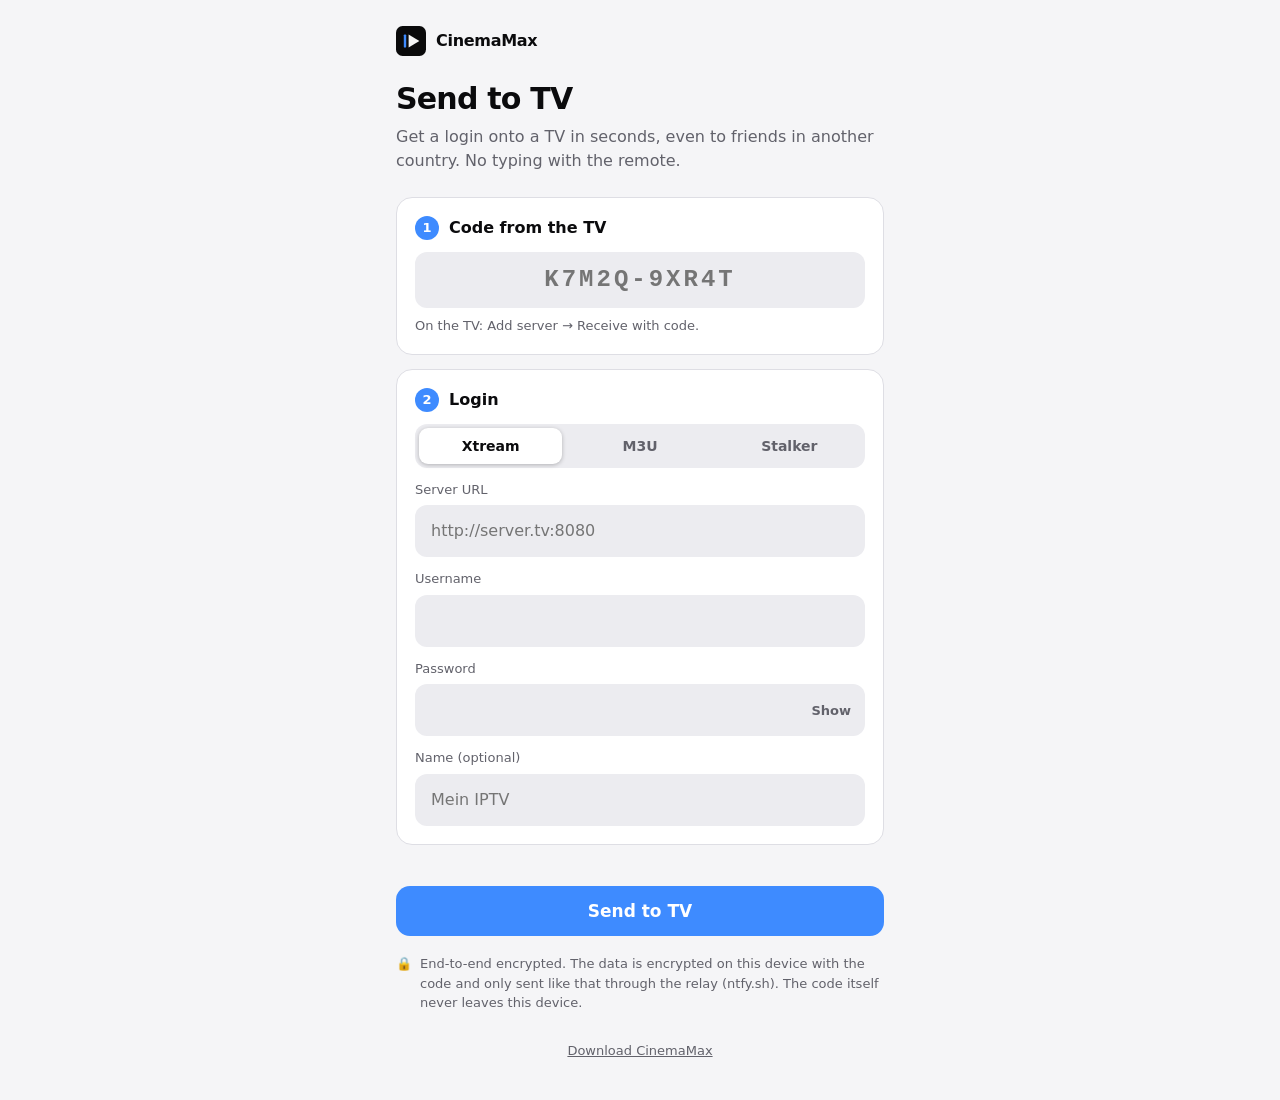
==== docs/tv/index.html @ 5e0441bd "feat: Server per Code/QR von überall auf den Fernseher senden (1.6.2) - Fernseher zeigt QR-Code und " ====
<!doctype html>
<html lang="de">
<head>
  <meta charset="utf-8">
  <meta name="viewport" content="width=device-width, initial-scale=1, viewport-fit=cover">
  <title>An Fernseher senden · CinemaMax</title>
  <meta name="description" content="Xtream-Codes-, M3U- oder Stalker-Zugang verschlüsselt an einen Fernseher mit CinemaMax senden, von überall.">
  <meta name="robots" content="noindex">
  <meta name="referrer" content="no-referrer">
  <meta name="theme-color" content="#0A0A0B" media="(prefers-color-scheme: dark)">
  <meta name="theme-color" content="#F5F5F7" media="(prefers-color-scheme: light)">
  <link rel="icon" href="../assets/logo.svg" type="image/svg+xml">
  <link rel="apple-touch-icon" href="../assets/icon-192.png">
  <style>
    :root {
      --accent: #3E8BFF; --bg: #0A0A0B; --surface: #141416; --surface2: #1D1D21; --line: #2A2A30;
      --text: #F5F5F7; --dim: #8E8E96; --ok: #3DD68C; --err: #FF6369; --radius: 16px;
      color-scheme: dark;
    }
    @media (prefers-color-scheme: light) {
      :root { --bg: #F5F5F7; --surface: #fff; --surface2: #ECECF0; --line: #DEDEE4; --text: #0B0B0D; --dim: #62626B; --ok: #12A150; --err: #D92D3A; color-scheme: light; }
    }
    * { box-sizing: border-box; }
    html, body { margin: 0; background: var(--bg); color: var(--text); }
    body { font: 16px/1.5 system-ui, -apple-system, "Segoe UI", Roboto, sans-serif; -webkit-font-smoothing: antialiased; }
    main { max-width: 520px; margin: 0 auto; padding: max(20px, env(safe-area-inset-top)) 16px 40px; }
    header { display: flex; align-items: center; gap: 10px; margin: 6px 0 26px; }
    header img { width: 30px; height: 30px; }
    header a { color: inherit; text-decoration: none; font-weight: 800; letter-spacing: -.3px; }
    h1 { font-size: 30px; line-height: 1.15; letter-spacing: -.8px; margin: 0 0 8px; }
    .lead { color: var(--dim); margin: 0 0 24px; }
    .card { background: var(--surface); border: 1px solid var(--line); border-radius: var(--radius); padding: 18px; margin-bottom: 14px; }
    .step { display: flex; align-items: center; gap: 10px; font-weight: 700; margin-bottom: 12px; }
    .num { width: 24px; height: 24px; border-radius: 50%; background: var(--accent); color: #fff; display: grid; place-items: center; font-size: 13px; flex: none; }
    label { display: block; font-size: 13px; color: var(--dim); margin: 12px 0 6px; }
    input { width: 100%; font: inherit; color: var(--text); background: var(--surface2); border: 2px solid transparent; border-radius: 12px; padding: 12px 14px; outline: none; transition: border-color .15s; }
    input:focus { border-color: var(--accent); }
    input.code { font: 700 24px/1.2 ui-monospace, SFMono-Regular, Menlo, Consolas, monospace; letter-spacing: 3px; text-align: center; text-transform: uppercase; }
    .hint { font-size: 13px; color: var(--dim); margin-top: 8px; min-height: 1.2em; }
    .hint.ok { color: var(--ok); }
    .hint.err { color: var(--err); }
    .msg { margin: 0 0 12px; }
    .seg { display: grid; grid-template-columns: repeat(3, 1fr); gap: 6px; background: var(--surface2); padding: 4px; border-radius: 12px; }
    .seg button { font: 600 14px system-ui, sans-serif; color: var(--dim); background: none; border: 0; border-radius: 9px; padding: 10px 4px; cursor: pointer; }
    .seg button[aria-pressed="true"] { background: var(--surface); color: var(--text); box-shadow: 0 1px 4px rgba(0,0,0,.25); }
    .pw { position: relative; }
    .pw button { position: absolute; right: 6px; top: 50%; transform: translateY(-50%); background: none; border: 0; color: var(--dim); font: 600 13px system-ui; padding: 8px; cursor: pointer; }
    .send { width: 100%; font: 700 17px system-ui, sans-serif; color: #fff; background: var(--accent); border: 0; border-radius: 14px; padding: 15px; cursor: pointer; transition: transform .1s, opacity .15s; }
    .send:active { transform: scale(.98); }
    .send:disabled { opacity: .5; cursor: default; }
    ol.status { list-style: none; padding: 0; margin: 16px 0 0; }
    ol.status li { display: flex; gap: 10px; align-items: center; padding: 6px 0; color: var(--dim); }
    ol.status li .dot { width: 18px; height: 18px; border-radius: 50%; border: 2px solid var(--line); flex: none; display: grid; place-items: center; font-size: 11px; }
    ol.status li.busy .dot { border-color: var(--accent); border-top-color: transparent; animation: spin .8s linear infinite; }
    ol.status li.done { color: var(--text); }
    ol.status li.done .dot { background: var(--ok); border-color: var(--ok); color: #fff; }
    ol.status li.fail { color: var(--err); }
    ol.status li.fail .dot { background: var(--err); border-color: var(--err); color: #fff; }
    @keyframes spin { to { transform: rotate(360deg); } }
    .note { display: flex; gap: 8px; font-size: 13px; color: var(--dim); margin-top: 18px; }
    .hidden { display: none; }
    footer { text-align: center; font-size: 13px; color: var(--dim); margin-top: 28px; }
    footer a { color: var(--dim); }
  </style>
</head>
<body>
<main>
  <header><img src="../assets/logo.svg" alt=""><a href="../">CinemaMax</a></header>

  <h1 data-t="title">An Fernseher senden</h1>
  <p class="lead" data-t="lead">Zugangsdaten in Sekunden auf einen Fernseher bringen, auch zu Freunden in einem anderen Land. Ohne Tippen mit der Fernbedienung.</p>

  <form id="form" autocomplete="off" novalidate>
    <section class="card">
      <div class="step"><span class="num">1</span><span data-t="s1">Code vom Fernseher</span></div>
      <input id="code" class="code" inputmode="text" autocapitalize="characters" spellcheck="false" maxlength="11" placeholder="K7M2Q-9XR4T" aria-label="Code">
      <div id="codeHint" class="hint" data-t="codeHint">Am Fernseher: Server hinzufügen → Per Code empfangen.</div>
    </section>

    <section class="card">
      <div class="step"><span class="num">2</span><span data-t="s2">Zugang</span></div>
      <div class="seg" role="group">
        <button type="button" data-type="xtream" aria-pressed="true">Xtream</button>
        <button type="button" data-type="m3u" aria-pressed="false">M3U</button>
        <button type="button" data-type="stalker" aria-pressed="false">Stalker</button>
      </div>
      <label for="url" id="urlLabel">Server-URL</label>
      <input id="url" type="url" inputmode="url" spellcheck="false" autocapitalize="off" placeholder="http://server.tv:8080">
      <div class="f-xtream">
        <label for="user" data-t="user">Benutzername</label>
        <input id="user" spellcheck="false" autocapitalize="off">
        <label for="pass" data-t="pass">Passwort</label>
        <div class="pw"><input id="pass" type="password" spellcheck="false" autocapitalize="off"><button type="button" id="show" data-t="show">Zeigen</button></div>
      </div>
      <div class="f-stalker hidden">
        <label for="mac" data-t="mac">MAC-Adresse</label>
        <input id="mac" spellcheck="false" autocapitalize="characters" placeholder="00:1A:79:XX:XX:XX">
      </div>
      <label for="name" data-t="name">Name (optional)</label>
      <input id="name" placeholder="Mein IPTV">
    </section>

    <div id="msg" class="hint msg" role="alert"></div>
    <button class="send" id="send" type="submit" data-t="send">An Fernseher senden</button>

    <ol class="status hidden" id="status">
      <li data-s="seal"><span class="dot"></span><span data-t="st1">Verschlüsselt</span></li>
      <li data-s="sent"><span class="dot"></span><span data-t="st2">Gesendet</span></li>
      <li data-s="received"><span class="dot"></span><span data-t="st3">Am Fernseher angekommen</span></li>
      <li data-s="ok"><span class="dot"></span><span data-t="st4">Fernseher verbunden</span></li>
    </ol>
  </form>

  <p class="note"><span aria-hidden="true">🔒</span><span data-t="note">Ende-zu-Ende verschlüsselt. Die Daten werden auf diesem Gerät mit dem Code verschlüsselt und nur so über den Vermittler (ntfy.sh) übertragen. Der Code selbst verlässt dieses Gerät nie.</span></p>
  <footer><a href="../" data-t="home">CinemaMax herunterladen</a></footer>
</main>

<script type="module">
  import { link, normalize } from './tvlink.js';

  const T = {
    en: {
      title: 'Send to TV', lead: 'Get a login onto a TV in seconds, even to friends in another country. No typing with the remote.',
      s1: 'Code from the TV', codeHint: 'On the TV: Add server → Receive with code.', s2: 'Login', user: 'Username', pass: 'Password',
      show: 'Show', hide: 'Hide', mac: 'MAC address', name: 'Name (optional)', send: 'Send to TV', st1: 'Encrypted', st2: 'Sent',
      st3: 'Arrived on the TV', st4: 'TV connected', home: 'Download CinemaMax', url: 'Server URL', m3u: 'M3U link', portal: 'Portal URL',
      note: 'End-to-end encrypted. The data is encrypted on this device with the code and only sent like that through the relay (ntfy.sh). The code itself never leaves this device.',
      fromQr: 'Code taken from the QR code ✓', badCode: 'The code has 10 characters, e.g. K7M2Q-9XR4T.', needUrl: 'Please enter the address.',
      noAnswer: 'No answer from the TV. Is the code still shown there?', tvSays: 'The TV reports: ', gotXtream: 'Xtream login found in the link ✓',
      badMac: 'MAC address looks wrong (00:1A:79:XX:XX:XX).',
    },
    tr: {
      title: 'Televizyona gönder', lead: 'Girişi saniyeler içinde bir televizyona aktar, başka ülkedeki arkadaşlara bile. Kumandayla yazmadan.',
      s1: 'Televizyondaki kod', codeHint: 'Televizyonda: Sunucu ekle → Kodla al.', s2: 'Giriş', user: 'Kullanıcı adı', pass: 'Şifre',
      show: 'Göster', hide: 'Gizle', mac: 'MAC adresi', name: 'Ad (isteğe bağlı)', send: 'Televizyona gönder', st1: 'Şifrelendi', st2: 'Gönderildi',
      st3: 'Televizyona ulaştı', st4: 'Televizyon bağlandı', home: 'CinemaMax indir', url: 'Sunucu URL', m3u: 'M3U bağlantısı', portal: 'Portal URL',
      note: 'Uçtan uca şifreli. Veriler bu cihazda kodla şifrelenir ve aracı (ntfy.sh) üzerinden yalnızca şifreli gönderilir. Kodun kendisi bu cihazdan asla çıkmaz.',
      fromQr: 'Kod QR koddan alındı ✓', badCode: 'Kod 10 karakterden oluşur, ör. K7M2Q-9XR4T.', needUrl: 'Lütfen adresi gir.',
      noAnswer: 'Televizyondan yanıt yok. Kod hâlâ ekranda mı?', tvSays: 'Televizyon bildiriyor: ', gotXtream: 'Bağlantıda Xtream girişi bulundu ✓',
      badMac: 'MAC adresi hatalı görünüyor (00:1A:79:XX:XX:XX).',
    },
    de: {
      st1: 'Verschlüsselt', st2: 'Gesendet', st3: 'Am Fernseher angekommen', st4: 'Fernseher verbunden',
      show: 'Zeigen', hide: 'Verbergen', url: 'Server-URL', m3u: 'M3U-Link', portal: 'Portal-URL',
      fromQr: 'Code aus dem QR-Code übernommen ✓', badCode: 'Der Code hat 10 Zeichen, z. B. K7M2Q-9XR4T.', needUrl: 'Bitte die Adresse eingeben.',
      noAnswer: 'Keine Antwort vom Fernseher. Ist der Code dort noch zu sehen?', tvSays: 'Der Fernseher meldet: ', gotXtream: 'Xtream-Zugang im Link erkannt ✓',
      badMac: 'MAC-Adresse sieht falsch aus (00:1A:79:XX:XX:XX).',
    },
  };
  const lang = (navigator.language || 'de').slice(0, 2);
  const L = lang === 'de' ? T.de : (T[lang] || T.en);
  if (lang !== 'de') {
    document.documentElement.lang = T[lang] ? lang : 'en';
    document.querySelectorAll('[data-t]').forEach((el) => { if (L[el.dataset.t]) el.textContent = L[el.dataset.t]; });
    document.title = L.title + ' · CinemaMax';
  }
  const t = (k) => L[k] ?? T.de[k];

  const $ = (id) => document.getElementById(id);
  const code = $('code'), hint = $('codeHint');
  /** Meldung über dem Senden-Knopf; ok = grün, sonst rot. */
  function say(text, ok = false) { $('msg').textContent = text; $('msg').className = 'hint msg ' + (ok ? 'ok' : 'err'); }
  let type = 'xtream';

  // Code aus dem QR-Link („…/tv/#K7M2Q9XR4T“) übernehmen und aus dem Verlauf entfernen
  const fromHash = normalize(location.hash.slice(1));
  if (fromHash) {
    code.value = fromHash.slice(0, 5) + '-' + fromHash.slice(5);
    hint.textContent = t('fromQr');
    hint.classList.add('ok');
    history.replaceState(null, '', location.pathname);
  }
  code.addEventListener('input', () => {
    const raw = code.value.toUpperCase().replace(/[^0-9A-Z]/g, '').slice(0, 10);
    code.value = raw.length > 5 ? raw.slice(0, 5) + '-' + raw.slice(5) : raw;
    hint.classList.remove('ok');
  });

  function setType(next) {
    type = next;
    document.querySelectorAll('.seg button').forEach((b) => b.setAttribute('aria-pressed', b.dataset.type === type));
    document.querySelector('.f-xtream').classList.toggle('hidden', type !== 'xtream');
    document.querySelector('.f-stalker').classList.toggle('hidden', type !== 'stalker');
    $('urlLabel').textContent = t(type === 'xtream' ? 'url' : type === 'm3u' ? 'm3u' : 'portal');
    $('url').placeholder = { xtream: 'http://server.tv:8080', m3u: 'http://server.tv/get.php?username=…', stalker: 'http://portal.tv/c/' }[type];
  }
  document.querySelectorAll('.seg button').forEach((b) => b.addEventListener('click', () => setType(b.dataset.type)));
  setType('xtream');

  // Eingefügter get.php-/player_api.php-Link: Felder für Xtream ausfüllen
  $('url').addEventListener('input', () => {
    try {
      const u = new URL($('url').value.trim());
      const file = u.pathname.split('/').pop();
      if ((file === 'get.php' || file === 'player_api.php') && u.searchParams.get('username')) {
        $('user').value = u.searchParams.get('username');
        $('pass').value = u.searchParams.get('password') || '';
        $('url').value = u.origin + u.pathname.slice(0, u.pathname.lastIndexOf('/'));
        setType('xtream');
        say(t('gotXtream'), true);
      }
    } catch { /* noch keine vollständige Adresse */ }
  });
  $('show').addEventListener('click', () => {
    const p = $('pass');
    p.type = p.type === 'password' ? 'text' : 'password';
    $('show').textContent = t(p.type === 'password' ? 'show' : 'hide');
  });

  const steps = ['seal', 'sent', 'received', 'ok'];
  function progress(done, failText) {
    $('status').classList.remove('hidden');
    document.querySelectorAll('#status li').forEach((li) => {
      const i = steps.indexOf(li.dataset.s), d = steps.indexOf(done);
      li.className = i <= d ? 'done' : i === d + 1 ? (failText ? 'fail' : 'busy') : '';
      li.querySelector('.dot').textContent = i <= d ? '✓' : i === d + 1 && failText ? '!' : '';
      if (i === d + 1 && failText) li.lastElementChild.textContent = failText;
    });
  }
  function resetSteps() {
    document.querySelectorAll('#status li').forEach((li, i) => { li.lastElementChild.textContent = t('st' + (i + 1)); });
  }

  let stop = null, timer = null;
  $('form').addEventListener('submit', async (e) => {
    e.preventDefault();
    const c = normalize(code.value);
    if (!c) { say(t('badCode')); code.focus(); return; }
    let url = $('url').value.trim();
    if (!url) { say(t('needUrl')); $('url').focus(); return; }
    if (!/^[a-z]+:\/\//i.test(url)) url = 'http://' + url;
    const mac = $('mac').value.trim().toUpperCase();
    if (type === 'stalker' && mac.replace(/[^0-9A-F]/g, '').length !== 12) { say(t('badMac')); $('mac').focus(); return; }
    say('');

    $('send').disabled = true;
    finished = false;
    stop?.(); clearTimeout(timer); resetSteps();
    progress('', null);
    try {
      const l = await link(c);
      progress('seal', null);
      // Erst zuhören, dann senden: keine Rückmeldung verpassen
      stop = l.listen((m) => {
        if (m.k !== 'status') return;
        // Reihenfolge beim Relay nicht garantiert: nie zurückspringen
        if (m.state === 'received') { if (!finished) progress('received', null); }
        else if (m.state === 'ok') { progress('ok', null); finish(); }
        else { progress('received', t('tvSays') + (m.text || '')); finish(); }
      });
      await l.send({
        k: 'server', type, url, name: $('name').value.trim(),
        user: type === 'xtream' ? $('user').value.trim() : '', pass: type === 'xtream' ? $('pass').value : '',
        mac: type === 'stalker' ? mac : '',
      });
      progress('sent', null);
      timer = setTimeout(() => {
        if (!document.querySelector('#status li[data-s="received"]').classList.contains('done')) {
          progress('sent', t('noAnswer'));
          finish();
        }
      }, 40000);
    } catch (err) {
      progress('', String(err.message || err));
      finish();
    }
  });
  let finished = false;
  function finish() { finished = true; clearTimeout(timer); $('send').disabled = false; }
</script>
</body>
</html>
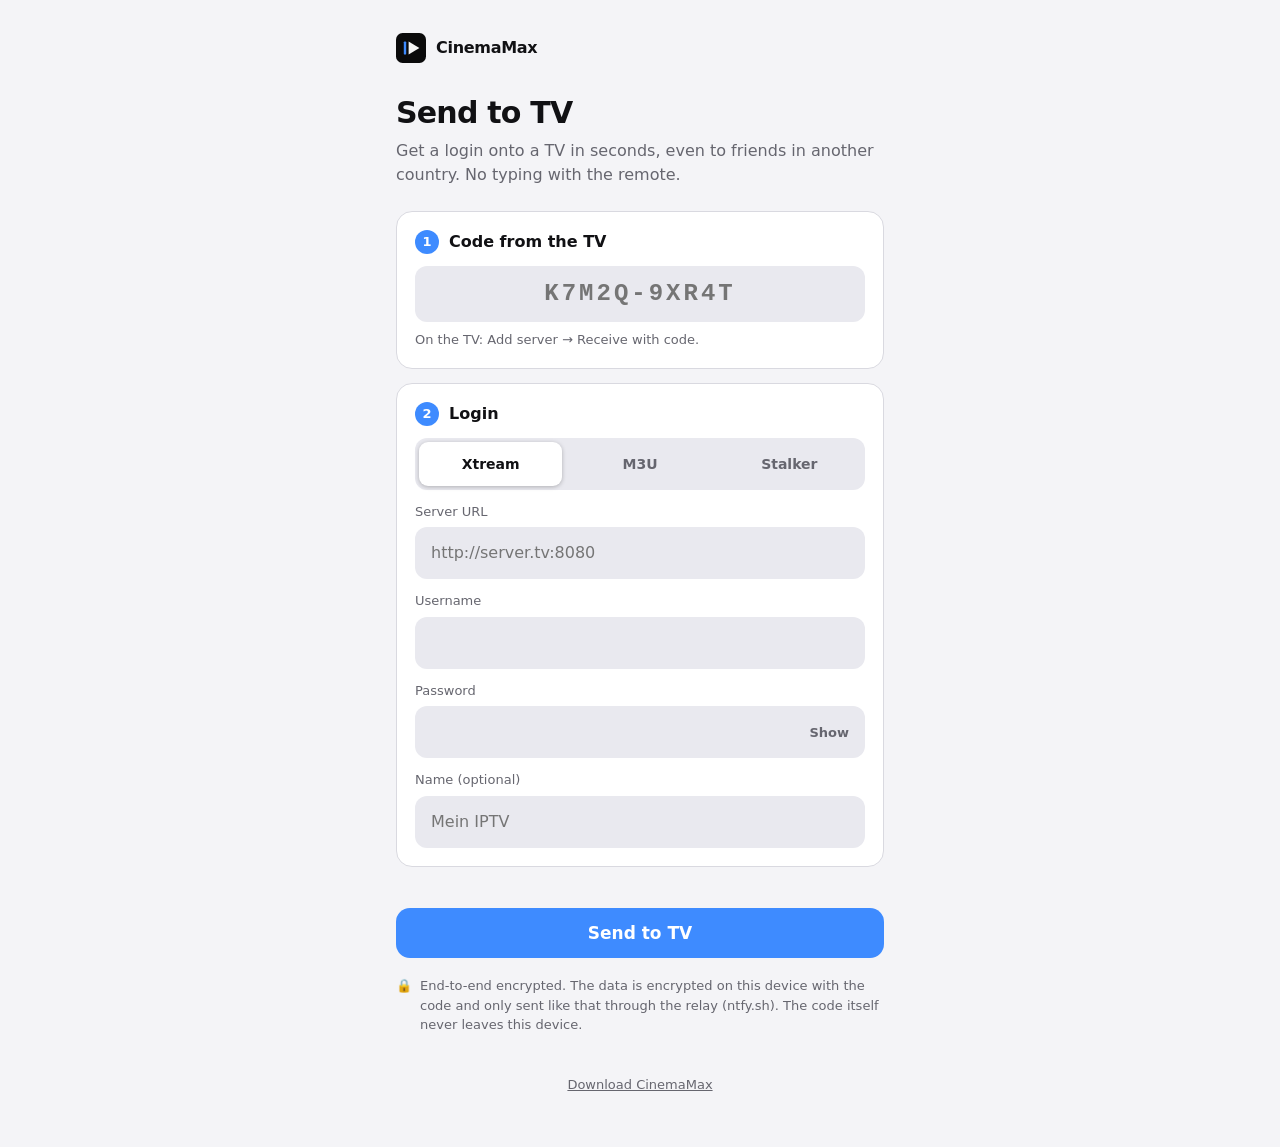
==== commit 03c98a96: "fix: schlichter Look, Handy-Layout und Fehlerfixes - Effekte entfernt: Farbwolken, Lichtpunkte, Glan" ====
--- a/docs/tv/index.html
+++ b/docs/tv/index.html
@@ -2,7 +2,7 @@
 <html lang="de">
 <head>
   <meta charset="utf-8">
-  <meta name="viewport" content="width=device-width, initial-scale=1, viewport-fit=cover">
+  <meta name="viewport" content="width=device-width, initial-scale=1, viewport-fit=cover, interactive-widget=resizes-content">
   <title>An Fernseher senden · CinemaMax</title>
   <meta name="description" content="Xtream-Codes-, M3U- oder Stalker-Zugang verschlüsselt an einen Fernseher mit CinemaMax senden, von überall.">
   <meta name="robots" content="noindex">
@@ -18,15 +18,16 @@
       color-scheme: dark;
     }
     @media (prefers-color-scheme: light) {
-      :root { --bg: #F5F5F7; --surface: #fff; --surface2: #ECECF0; --line: #DEDEE4; --text: #0B0B0D; --dim: #62626B; --ok: #12A150; --err: #D92D3A; color-scheme: light; }
+      :root { --bg: #F4F4F7; --surface: #fff; --surface2: #E9E9EF; --line: #D9D9E0; --text: #111114; --dim: #66666F; --ok: #12A150; --err: #D92D3A; color-scheme: light; }
     }
     * { box-sizing: border-box; }
     html, body { margin: 0; background: var(--bg); color: var(--text); }
     body { font: 16px/1.5 system-ui, -apple-system, "Segoe UI", Roboto, sans-serif; -webkit-font-smoothing: antialiased; }
-    main { max-width: 520px; margin: 0 auto; padding: max(20px, env(safe-area-inset-top)) 16px 40px; }
+    main { max-width: 520px; margin: 0 auto; padding: max(20px, env(safe-area-inset-top)) max(16px, env(safe-area-inset-right)) calc(40px + env(safe-area-inset-bottom)) max(16px, env(safe-area-inset-left)); }
+    input, label { scroll-margin-block: 24px 40vh; }
     header { display: flex; align-items: center; gap: 10px; margin: 6px 0 26px; }
     header img { width: 30px; height: 30px; }
-    header a { color: inherit; text-decoration: none; font-weight: 800; letter-spacing: -.3px; }
+    header a { display: inline-flex; align-items: center; min-height: 44px; color: inherit; text-decoration: none; font-weight: 800; letter-spacing: -.3px; }
     h1 { font-size: 30px; line-height: 1.15; letter-spacing: -.8px; margin: 0 0 8px; }
     .lead { color: var(--dim); margin: 0 0 24px; }
     .card { background: var(--surface); border: 1px solid var(--line); border-radius: var(--radius); padding: 18px; margin-bottom: 14px; }
@@ -41,10 +42,13 @@
     .hint.err { color: var(--err); }
     .msg { margin: 0 0 12px; }
     .seg { display: grid; grid-template-columns: repeat(3, 1fr); gap: 6px; background: var(--surface2); padding: 4px; border-radius: 12px; }
-    .seg button { font: 600 14px system-ui, sans-serif; color: var(--dim); background: none; border: 0; border-radius: 9px; padding: 10px 4px; cursor: pointer; }
+    .seg button { font: 600 14px system-ui, sans-serif; color: var(--dim); background: none; border: 0; border-radius: 9px; min-height: 44px; padding: 10px 4px; cursor: pointer; }
     .seg button[aria-pressed="true"] { background: var(--surface); color: var(--text); box-shadow: 0 1px 4px rgba(0,0,0,.25); }
-    .pw { position: relative; }
-    .pw button { position: absolute; right: 6px; top: 50%; transform: translateY(-50%); background: none; border: 0; color: var(--dim); font: 600 13px system-ui; padding: 8px; cursor: pointer; }
+    /* Feld und „Zeigen“ nebeneinander in einem Rahmen: der Knopf liegt nie über dem Text */
+    .pw { display: flex; align-items: center; background: var(--surface2); border: 2px solid transparent; border-radius: 12px; transition: border-color .15s; }
+    .pw:focus-within { border-color: var(--accent); }
+    .pw input { flex: 1; min-width: 0; border: 0; background: none; }
+    .pw button { flex: none; min-height: 44px; background: none; border: 0; color: var(--dim); font: 600 13px system-ui; padding: 0 14px; cursor: pointer; }
     .send { width: 100%; font: 700 17px system-ui, sans-serif; color: #fff; background: var(--accent); border: 0; border-radius: 14px; padding: 15px; cursor: pointer; transition: transform .1s, opacity .15s; }
     .send:active { transform: scale(.98); }
     .send:disabled { opacity: .5; cursor: default; }
@@ -60,7 +64,7 @@
     .note { display: flex; gap: 8px; font-size: 13px; color: var(--dim); margin-top: 18px; }
     .hidden { display: none; }
     footer { text-align: center; font-size: 13px; color: var(--dim); margin-top: 28px; }
-    footer a { color: var(--dim); }
+    footer a { display: inline-flex; align-items: center; min-height: 44px; color: var(--dim); }
   </style>
 </head>
 <body>
@@ -234,7 +238,7 @@
     say('');
 
     $('send').disabled = true;
-    finished = false;
+    finished = false; replied = false;
     stop?.(); clearTimeout(timer); resetSteps();
     progress('', null);
     try {
@@ -244,6 +248,7 @@
       stop = l.listen((m) => {
         if (m.k !== 'status') return;
         // Reihenfolge beim Relay nicht garantiert: nie zurückspringen
+        replied = true;
         if (m.state === 'received') { if (!finished) progress('received', null); }
         else if (m.state === 'ok') { progress('ok', null); finish(); }
         else { progress('received', t('tvSays') + (m.text || '')); finish(); }
@@ -253,20 +258,20 @@
         user: type === 'xtream' ? $('user').value.trim() : '', pass: type === 'xtream' ? $('pass').value : '',
         mac: type === 'stalker' ? mac : '',
       });
-      progress('sent', null);
-      timer = setTimeout(() => {
-        if (!document.querySelector('#status li[data-s="received"]').classList.contains('done')) {
-          progress('sent', t('noAnswer'));
-          finish();
-        }
-      }, 40000);
+      // Fernseher kann schon vor dem Ende von send geantwortet haben: dann nicht zurückspringen
+      if (!replied) {
+        progress('sent', null);
+        timer = setTimeout(() => {
+          if (!replied) { progress('sent', t('noAnswer')); finish(); }
+        }, 40000);
+      }
     } catch (err) {
       progress('', String(err.message || err));
       finish();
     }
   });
-  let finished = false;
-  function finish() { finished = true; clearTimeout(timer); $('send').disabled = false; }
+  let finished = false, replied = false;
+  function finish() { finished = true; clearTimeout(timer); stop?.(); stop = null; $('send').disabled = false; }
 </script>
 </body>
 </html>
